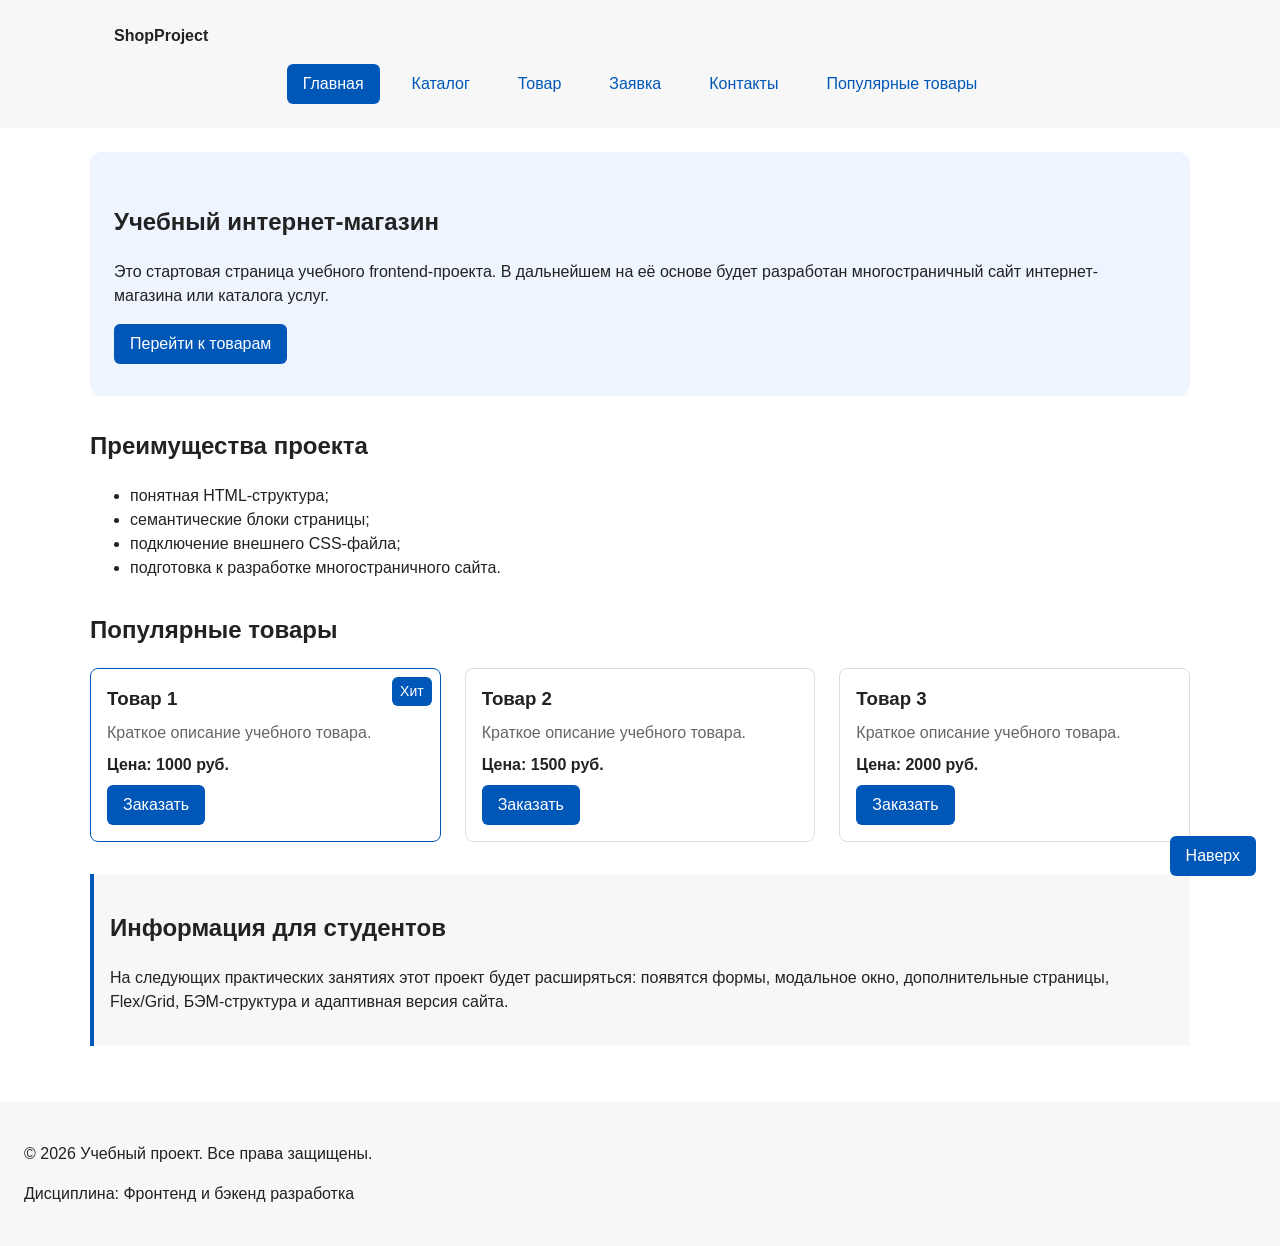
==== index.html @ e6e8aef4 "feat: transfer KR1 project base" ====
<!DOCTYPE html>
<html lang="ru">
<head>
  <meta charset="UTF-8">
  <meta name="viewport" content="width=device-width, initial-scale=1.0">
  <meta name="description" content="Главная страница учебного интернет-магазина.">
  <title>Учебный интернет-магазин</title>
  <link rel="stylesheet" href="css/style.css">
  <script src="js/main.js" defer></script>
</head>
<body>
  <header class="site-header">
    <div class="site-header__inner">
      <a class="site-header__logo" href="index.html">ShopProject</a>
      <nav class="site-nav" aria-label="Основная навигация">
        <ul class="site-nav__list">
          <li class="site-nav__item">
            <a class="site-nav__link site-nav__link--active" href="index.html">
              Главная
            </a>
          </li>
          <li class="site-nav__item">
            <a class="site-nav__link" href="catalog.html">Каталог</a>
          </li>
          <li class="site-nav__item">
            <a class="site-nav__link" href="product.html">Товар</a>
          </li>
          <li class="site-nav__item">
            <a class="site-nav__link" href="order.html">Заявка</a>
          </li>
          <li class="site-nav__item">
            <a class="site-nav__link" href="contacts.html">Контакты</a>
          </li>
          <li class="site-nav__item">
            <a class="site-nav__link" href="index.html#popular">
              Популярные товары
            </a>
          </li>
        </ul>
      </nav>
    </div>
  </header>

  <main>
    <section class="hero">
      <h1>Учебный интернет-магазин</h1>
      <p>
        Это стартовая страница учебного frontend-проекта.
        В дальнейшем на её основе будет разработан многостраничный сайт
        интернет-магазина или каталога услуг.
      </p>
      <a class="button button--primary" href="#popular">Перейти к товарам</a>
    </section>

    <section class="section" id="advantages">
      <h2>Преимущества проекта</h2>
      <ul class="advantages-list">
        <li>понятная HTML-структура;</li>
        <li>семантические блоки страницы;</li>
        <li>подключение внешнего CSS-файла;</li>
        <li>подготовка к разработке многостраничного сайта.</li>
      </ul>
    </section>

    <section class="section" id="popular">
      <h2>Популярные товары</h2>
      <div class="products-grid">
        <article class="product-card product-card--featured">
          <span class="product-card__badge">Хит</span>
          <h3 class="product-card__title">Товар 1</h3>
          <p class="product-card__description">Краткое описание учебного товара.</p>
          <p class="product-card__price">Цена: 1000 руб.</p>
          <button
            class="button button--primary product-card__button"
            type="button"
            data-product="Товар 1"
          >
            Заказать
          </button>
        </article>
        <article class="product-card">
          <h3 class="product-card__title">Товар 2</h3>
          <p class="product-card__description">Краткое описание учебного товара.</p>
          <p class="product-card__price">Цена: 1500 руб.</p>
          <button
            class="button button--primary product-card__button"
            type="button"
            data-product="Товар 2"
          >
            Заказать
          </button>
        </article>
        <article class="product-card">
          <h3 class="product-card__title">Товар 3</h3>
          <p class="product-card__description">Краткое описание учебного товара.</p>
          <p class="product-card__price">Цена: 2000 руб.</p>
          <button
            class="button button--primary product-card__button"
            type="button"
            data-product="Товар 3"
          >
            Заказать
          </button>
        </article>
      </div>
    </section>

    <aside class="aside-info">
      <h2>Информация для студентов</h2>
      <p>
        На следующих практических занятиях этот проект будет расширяться:
        появятся формы, модальное окно, дополнительные страницы, Flex/Grid,
        БЭМ-структура и адаптивная версия сайта.
      </p>
    </aside>
  </main>

  <footer class="site-footer" id="contacts">
    <p>&copy; 2026 Учебный проект. Все права защищены.</p>
    <p>Дисциплина: Фронтенд и бэкенд разработка</p>
  </footer>

  <dialog class="order-dialog" id="order-dialog" aria-labelledby="order-dialog-title">
    <h2 class="order-dialog__title" id="order-dialog-title">Оформление заявки</h2>
    <form class="order-form" id="order-form" action="#" method="post" novalidate>
      <input id="selected-product" name="selected-product" type="hidden">

      <div class="order-form__field">
        <label class="order-form__label" for="order-name">Имя</label>
        <input
          class="order-form__input"
          id="order-name"
          name="name"
          type="text"
          placeholder="Введите ваше имя"
          minlength="2"
          autocomplete="given-name"
          required
        >
      </div>

      <div class="order-form__field">
        <label class="order-form__label" for="order-email">E-mail</label>
        <input
          class="order-form__input"
          id="order-email"
          name="email"
          type="email"
          placeholder="example@mail.ru"
          autocomplete="email"
          required
        >
      </div>

      <div class="order-form__field">
        <label class="order-form__label" for="order-phone">Телефон</label>
        <input
          class="order-form__input"
          id="order-phone"
          name="phone"
          type="tel"
          inputmode="tel"
          placeholder="+7 (900) 000-00-00"
          pattern="^\+7 \(\d{3}\) \d{3}-\d{2}-\d{2}$"
          required
        >
        <small>Формат: +7 (900) 000-00-00</small>
      </div>

      <div class="order-form__field">
        <label class="order-form__label" for="order-date">Дата связи</label>
        <input
          class="order-form__input"
          id="order-date"
          name="date"
          type="date"
        >
      </div>

      <div class="order-form__field">
        <label class="order-form__label" for="order-topic">Тема заявки</label>
        <select class="order-form__select" id="order-topic" name="topic" required>
          <option value="">Выберите тему</option>
          <option value="product">Заказ товара</option>
          <option value="consultation">Консультация</option>
          <option value="delivery">Доставка</option>
        </select>
      </div>

      <div class="order-form__field">
        <label class="order-form__label" for="order-comment">Комментарий</label>
        <textarea
          class="order-form__textarea"
          id="order-comment"
          name="comment"
          rows="4"
          placeholder="Укажите дополнительную информацию"
        ></textarea>
      </div>

      <div class="order-form__field">
        <label>
          <input
            class="order-form__input"
            id="order-agreement"
            name="agreement"
            type="checkbox"
            required
          >
          Я согласен на обработку данных
        </label>
      </div>

      <div class="order-form__actions">
        <button class="button button--secondary" type="button" id="close-order-dialog">
          Закрыть
        </button>
        <button class="button button--primary" type="submit">
          Отправить заявку
        </button>
      </div>
    </form>
  </dialog>

  <p class="success-message" id="success-message" hidden>
    Форма успешно отправлена!
  </p>

  <a class="scroll-top" href="#">Наверх</a>
</body>
</html>
---- css/style.css ----
html {
  scroll-behavior: smooth;
}


/* ===============================
   1. Переменные проекта
   =============================== */

:root {
  /* Основные цвета проекта */
  --color-bg: #ffffff;
  --color-text: #222222;
  --color-muted: #666666;
  --color-primary: #0057b8;
  --color-primary-dark: #003f86;
  --color-border: #dddddd;
  --color-surface: #f7f7f7;
  --color-surface-accent: #eef5ff;
  --color-danger: #b00020;
  --color-success: #168a2f;
  --color-success-bg: #eefaf0;
  --color-white: #ffffff;

  /* Отступы */
  --space-xs: 4px;
  --space-sm: 8px;
  --space-md: 16px;
  --space-lg: 24px;
  --space-xl: 32px;

  /* Скругления */
  --radius-sm: 6px;
  --radius-md: 8px;
  --radius-lg: 12px;

  /* Размеры */
  --container-width: 1100px;
}


/* ===============================
   2. Базовые стили
   =============================== */

* {
  box-sizing: border-box;
}

body {
  margin: 0;
  font-family: Arial, sans-serif;
  line-height: 1.5;
  color: var(--color-text);
  background-color: var(--color-bg);
}

main {
  padding: var(--space-lg);
}

.site-footer {
  padding: var(--space-lg);
  background-color: var(--color-surface);
}


/* ===============================
   3. Общие элементы интерфейса
   =============================== */

a {
  color: var(--color-primary);
}

a:hover {
  color: var(--color-primary-dark);
}

a:focus-visible {
  outline: 2px solid var(--color-primary);
  outline-offset: 3px;
}

:target {
  outline: 2px dashed var(--color-primary);
  outline-offset: 4px;
}


/* ===============================
   4. Шапка и навигация (этап 4)
   =============================== */

.site-header {
  background-color: var(--color-surface);
}

.site-header__inner {
  max-width: var(--container-width);
  margin: 0 auto;
  padding: var(--space-lg);
}

.site-header__logo {
  font-weight: 700;
  color: var(--color-text);
  text-decoration: none;
}

.site-nav__list {
  display: flex;
  flex-wrap: wrap;
  justify-content: center;
  align-items: center;
  gap: var(--space-md);
  padding: 0;
  margin: var(--space-md) 0 0;
  list-style: none;
}

.site-nav__link {
  display: inline-block;
  padding: var(--space-sm) var(--space-md);
  color: var(--color-primary);
  text-decoration: none;
  border-radius: var(--radius-sm);
}

.site-nav__link:hover {
  color: var(--color-white);
  background-color: var(--color-primary);
}

.site-nav__link:focus-visible {
  outline: 2px solid var(--color-primary);
  outline-offset: 3px;
}

.site-nav__link--active {
  color: var(--color-white);
  background-color: var(--color-primary);
}


/* ===============================
   5. Компоненты страницы
   =============================== */

.hero {
  max-width: var(--container-width);
  margin: 0 auto var(--space-xl);
  padding: var(--space-xl) var(--space-lg);
  background-color: var(--color-surface-accent);
  border-radius: var(--radius-lg);
}

.section {
  max-width: var(--container-width);
  margin: 0 auto var(--space-xl);
}

.section h2 {
  margin-top: 0;
}

.aside-info {
  max-width: var(--container-width);
  margin: 0 auto var(--space-xl);
  padding: var(--space-md);
  border-left: 4px solid var(--color-primary);
  background-color: var(--color-surface);
}


/* ===============================
   6. Карточка товара (этап 6)
   =============================== */

.product-card {
  position: relative;
  display: flex;
  flex-direction: column;
  gap: var(--space-sm);
  padding: var(--space-md);
  border: 1px solid var(--color-border);
  border-radius: var(--radius-md);
  background-color: var(--color-bg);
}

.product-card:hover {
  border-color: var(--color-primary);
}

.product-card--featured {
  border-color: var(--color-primary);
}

.product-card--discount {
  border-color: var(--color-danger);
}

.product-card__title {
  margin: 0;
  color: var(--color-text);
}

.product-card__description {
  margin: 0;
  color: var(--color-muted);
}

.product-card__price {
  margin: 0;
  font-weight: 700;
}

.product-card--discount .product-card__price {
  color: var(--color-danger);
}

.product-card__button {
  margin-top: auto;
  align-self: flex-start;
}

.product-card__badge {
  position: absolute;
  top: var(--space-sm);
  right: var(--space-sm);
  padding: 4px 8px;
  font-size: 14px;
  color: var(--color-white);
  background-color: var(--color-primary);
  border-radius: var(--radius-sm);
}

.product-card--discount .product-card__badge {
  background-color: var(--color-danger);
}


/* ===============================
   7. Сетка товаров (этап 7)
   =============================== */

.products-grid {
  display: grid;
  grid-template-columns: repeat(3, 1fr);
  gap: var(--space-lg);
}


/* ===============================
   8. Хлебные крошки (этап 8)
   =============================== */

.breadcrumbs {
  max-width: var(--container-width);
  margin: 0 auto var(--space-md);
  font-size: 14px;
  color: var(--color-muted);
}

.breadcrumbs__link {
  color: var(--color-primary);
}

.breadcrumbs__current::before {
  content: " / ";
  color: var(--color-muted);
}


/* ===============================
   9. Каталог
   =============================== */

.catalog-layout {
  max-width: var(--container-width);
  margin: 0 auto var(--space-xl);
  display: grid;
  grid-template-columns: 260px 1fr;
  grid-template-areas: "filters products";
  gap: var(--space-lg);
}

.catalog-filters {
  grid-area: filters;
  position: sticky;
  top: var(--space-md);
  align-self: start;
  padding: var(--space-md);
  border: 1px solid var(--color-border);
  border-radius: var(--radius-md);
  background-color: var(--color-surface);
}

.catalog-products {
  grid-area: products;
}

.filters-form {
  display: grid;
  gap: var(--space-md);
}

.filters-form fieldset {
  margin: 0;
  padding: var(--space-md);
  border: 1px solid var(--color-border);
  border-radius: var(--radius-sm);
}

.filters-form legend {
  font-weight: 700;
}

.filters-form label {
  display: block;
  margin-bottom: var(--space-sm);
}

.filters-form input[type="number"] {
  width: 100%;
  padding: 8px 10px;
  border: 1px solid var(--color-border);
  border-radius: var(--radius-sm);
  font: inherit;
}


/* ===============================
   9.1. Страница товара
   =============================== */

.product {
  max-width: var(--container-width);
  margin: 0 auto var(--space-xl);
  display: grid;
  grid-template-columns: 1fr 1fr;
  gap: var(--space-lg);
  align-items: start;
}

.product__image {
  display: block;
  width: 100%;
  height: auto;
  border-radius: var(--radius-md);
}

.product__title {
  margin-top: 0;
}

.product__description {
  color: var(--color-muted);
}

.product__price {
  font-size: 20px;
  font-weight: 700;
}

.product-table {
  width: 100%;
  border-collapse: collapse;
}

.product-table caption {
  margin-bottom: var(--space-sm);
  font-weight: 700;
  text-align: left;
}

.product-table th,
.product-table td {
  padding: var(--space-sm) var(--space-md);
  border: 1px solid var(--color-border);
  text-align: left;
}

.product-table th {
  background-color: var(--color-surface);
}


/* ===============================
   10. Форма заявки (этап 10)
   =============================== */

.order-form__field {
  margin-bottom: var(--space-md);
}

.order-form__label {
  display: block;
  margin-bottom: var(--space-xs);
}

.order-form__input,
.order-form__select,
.order-form__textarea {
  width: 100%;
  padding: 10px 12px;
  border: 1px solid var(--color-border);
  border-radius: var(--radius-sm);
  font: inherit;
}

.order-form__input:hover,
.order-form__select:hover,
.order-form__textarea:hover {
  border-color: var(--color-primary);
}

.order-form__input:focus-visible,
.order-form__select:focus-visible,
.order-form__textarea:focus-visible {
  outline: 2px solid var(--color-primary);
  outline-offset: 3px;
}

.order-form__actions {
  display: flex;
  gap: var(--space-md);
  margin-top: var(--space-lg);
}

.order-form__input[type="checkbox"] {
  width: auto;
}

.order-form__field small {
  display: block;
  margin-top: var(--space-xs);
  color: var(--color-muted);
}

[aria-invalid="true"] {
  border-color: var(--color-danger);
}


/* ===============================
   11. Модальное окно (этап 11)
   =============================== */

.order-dialog {
  width: min(100% - 32px, 560px);
  padding: var(--space-lg);
  border: none;
  border-radius: var(--radius-lg);
}

.order-dialog::backdrop {
  background-color: rgba(0, 0, 0, 0.5);
}

.order-dialog__title {
  margin-top: 0;
}


/* ===============================
   12. Кнопки (этап 12)
   =============================== */

.button {
  display: inline-block;
  padding: var(--space-sm) var(--space-md);
  border: none;
  border-radius: var(--radius-sm);
  font: inherit;
  text-decoration: none;
  cursor: pointer;
}

.button--primary {
  color: var(--color-white);
  background-color: var(--color-primary);
}

.button--primary:hover {
  background-color: var(--color-primary-dark);
}

.button--secondary {
  color: var(--color-primary);
  background-color: transparent;
  border: 1px solid var(--color-primary);
}

.button--secondary:hover {
  color: var(--color-white);
  background-color: var(--color-primary);
}

.button:focus-visible {
  outline: 2px solid var(--color-primary);
  outline-offset: 3px;
}

.button:disabled,
.button--disabled {
  opacity: 0.6;
  cursor: not-allowed;
}


/* ===============================
   13. Сообщение об отправке
   =============================== */

.success-message {
  max-width: var(--container-width);
  margin: var(--space-lg) auto;
  padding: var(--space-md);
  border-left: 4px solid var(--color-success);
  background-color: var(--color-success-bg);
}


/* ===============================
   14. Кнопка «Наверх»
   =============================== */

.scroll-top {
  position: fixed;
  right: var(--space-lg);
  bottom: var(--space-lg);
  z-index: 10;
  padding: var(--space-sm) var(--space-md);
  color: var(--color-white);
  background-color: var(--color-primary);
  border-radius: var(--radius-sm);
  text-decoration: none;
}

.scroll-top:hover {
  color: var(--color-white);
  background-color: var(--color-primary-dark);
}

.scroll-top:focus-visible {
  outline: 2px solid var(--color-primary);
  outline-offset: 3px;
}
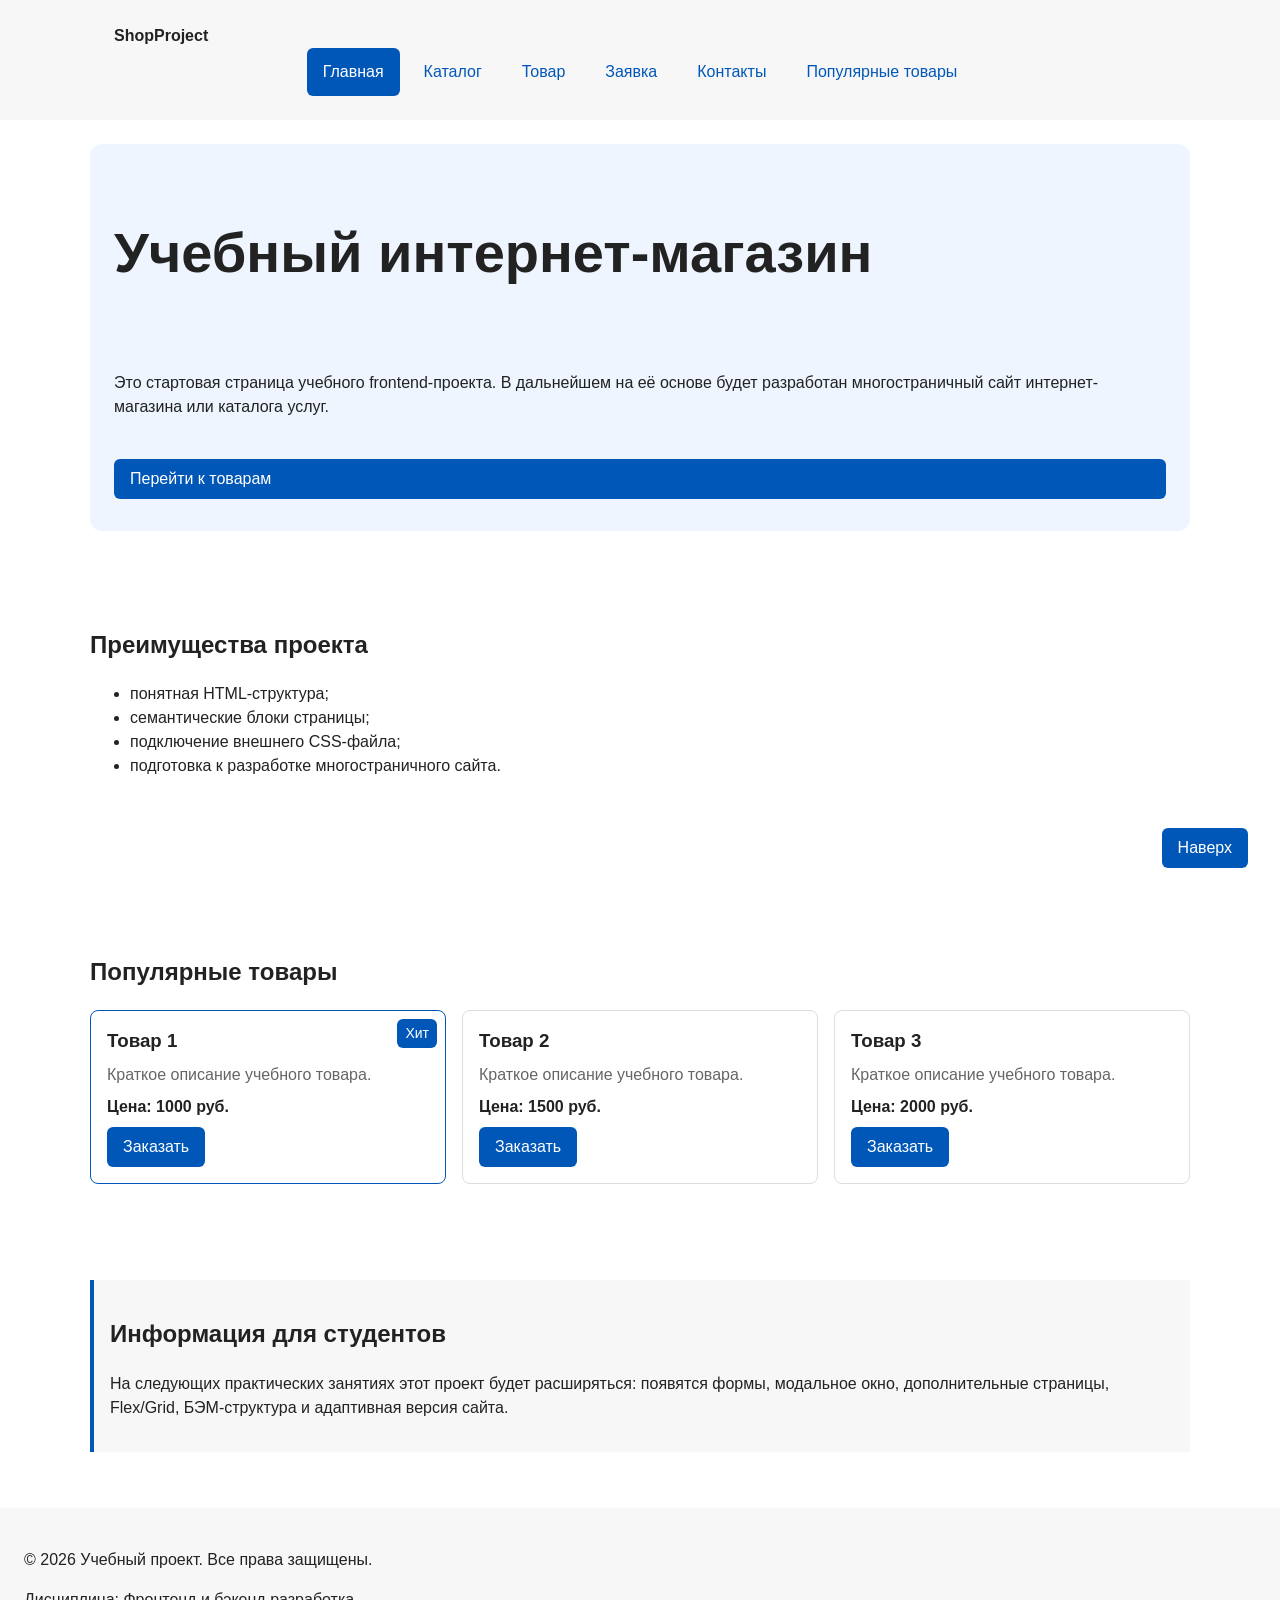
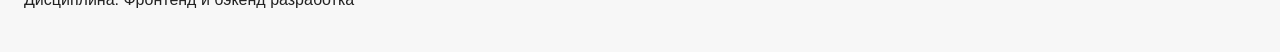
==== commit 2ce545fa: "feat: add responsive layout styles" ====
--- a/index.html
+++ b/index.html
@@ -6,6 +6,7 @@
   <meta name="description" content="Главная страница учебного интернет-магазина.">
   <title>Учебный интернет-магазин</title>
   <link rel="stylesheet" href="css/style.css">
+  <link rel="stylesheet" href="css/responsive.css">
   <script src="js/main.js" defer></script>
 </head>
 <body>
@@ -187,7 +188,7 @@
         </select>
       </div>
 
-      <div class="order-form__field">
+      <div class="order-form__field order-form__field--wide">
         <label class="order-form__label" for="order-comment">Комментарий</label>
         <textarea
           class="order-form__textarea"
@@ -198,7 +199,7 @@
         ></textarea>
       </div>
 
-      <div class="order-form__field">
+      <div class="order-form__field order-form__field--wide">
         <label>
           <input
             class="order-form__input"
--- a/css/responsive.css
+++ b/css/responsive.css
@@ -0,0 +1,293 @@
+/*
+  Адаптивные стили для контрольной работы №3.
+  Подход: Mobile First.
+  Базовые стили рассчитаны на мобильный экран.
+  Расширения добавляются через min-width медиазапросы.
+*/
+
+*,
+*::before,
+*::after {
+  box-sizing: border-box;
+}
+
+html {
+  scroll-behavior: smooth;
+}
+
+img,
+video {
+  max-width: 100%;
+  height: auto;
+}
+
+body {
+  overflow-x: hidden;
+}
+
+
+/* ===============================
+   Контейнеры и секции
+   =============================== */
+
+.section {
+  width: min(100% - 32px, 1200px);
+  margin-inline: auto;
+  padding-block: clamp(24px, 5vw, 64px);
+}
+
+
+/* ===============================
+   Навигация
+   =============================== */
+
+.site-nav__list {
+  display: flex;
+  flex-direction: column;
+  gap: var(--space-sm, 8px);
+  padding: 0;
+  margin: 0;
+  list-style: none;
+}
+
+.site-nav__link {
+  display: block;
+  padding: 12px 16px;
+}
+
+@media (min-width: 768px) {
+  .site-nav__list {
+    flex-direction: row;
+    flex-wrap: wrap;
+    align-items: center;
+  }
+}
+
+
+/* ===============================
+   Sticky-шапка
+   =============================== */
+
+.site-header {
+  position: static;
+}
+
+@media (min-width: 768px) {
+  .site-header {
+    position: sticky;
+    top: 0;
+    z-index: 100;
+  }
+}
+
+
+/* ===============================
+   Hero-блок
+   =============================== */
+
+.hero {
+  display: grid;
+  gap: var(--space-lg, 24px);
+  align-items: center;
+}
+
+.hero h1 {
+  font-size: clamp(28px, 7vw, 56px);
+  line-height: 1.1;
+}
+
+
+/* ===============================
+   Сетка карточек
+   =============================== */
+
+.products-grid {
+  display: grid;
+  grid-template-columns: 1fr;
+  gap: var(--space-md, 16px);
+}
+
+.product-card {
+  min-width: 0;
+}
+
+.product-card__title,
+.product-card__description {
+  overflow-wrap: anywhere;
+}
+
+@media (min-width: 640px) {
+  .products-grid {
+    grid-template-columns: repeat(2, minmax(0, 1fr));
+  }
+}
+
+@media (min-width: 1024px) {
+  .products-grid {
+    grid-template-columns: repeat(3, minmax(0, 1fr));
+  }
+}
+
+
+/* ===============================
+   Страница каталога
+   =============================== */
+
+.catalog-layout {
+  display: grid;
+  grid-template-columns: 1fr;
+  grid-template-areas:
+    "filters"
+    "products";
+  gap: var(--space-lg, 24px);
+}
+
+.catalog-filters {
+  position: static;
+  order: -1;
+}
+
+@media (min-width: 1024px) {
+  .catalog-layout {
+    grid-template-columns: 280px minmax(0, 1fr);
+    grid-template-areas: "filters products";
+    align-items: start;
+  }
+
+  .catalog-filters {
+    position: sticky;
+    top: 88px;
+    order: initial;
+  }
+}
+
+
+/* ===============================
+   Страница товара и изображения
+   =============================== */
+
+.product {
+  grid-template-columns: 1fr;
+}
+
+@media (min-width: 768px) {
+  .product {
+    grid-template-columns: repeat(2, minmax(0, 1fr));
+  }
+}
+
+.product__image {
+  display: block;
+  width: 100%;
+  aspect-ratio: 3 / 2;
+  object-fit: cover;
+  border-radius: var(--radius-md, 8px);
+}
+
+
+/* ===============================
+   Форма заявки
+   =============================== */
+
+.order-form {
+  display: grid;
+  gap: var(--space-md, 16px);
+}
+
+.order-form__field {
+  display: grid;
+  gap: var(--space-xs, 8px);
+  margin-bottom: 0;
+}
+
+.order-form__input,
+.order-form__textarea,
+.order-form__select {
+  width: 100%;
+  min-height: 44px;
+  padding: 10px 12px;
+  font: inherit;
+}
+
+.order-form__input[type="checkbox"] {
+  width: auto;
+  min-height: auto;
+}
+
+.order-form__textarea {
+  min-height: 120px;
+  resize: vertical;
+}
+
+.order-form__actions {
+  flex-wrap: wrap;
+}
+
+@media (min-width: 768px) {
+  .order-form {
+    grid-template-columns: repeat(2, minmax(0, 1fr));
+  }
+
+  .order-form__field--wide,
+  .order-form__actions {
+    grid-column: 1 / -1;
+  }
+}
+
+
+/* ===============================
+   Таблица характеристик
+   =============================== */
+
+.table-wrapper {
+  width: 100%;
+  overflow-x: auto;
+  -webkit-overflow-scrolling: touch;
+}
+
+.product-table {
+  width: 100%;
+  min-width: 640px;
+  border-collapse: collapse;
+}
+
+.product-table th,
+.product-table td {
+  padding: 12px;
+  border: 1px solid var(--color-border, #ddd);
+  text-align: left;
+}
+
+
+/* ===============================
+   Модальное окно
+   =============================== */
+
+.order-dialog {
+  width: min(100% - 32px, 560px);
+  max-height: calc(100vh - 32px);
+  overflow: auto;
+}
+
+.order-dialog::backdrop {
+  background: rgb(0 0 0 / 0.5);
+}
+
+
+/* ===============================
+   Кнопка «Наверх»
+   =============================== */
+
+.scroll-top {
+  position: fixed;
+  right: 16px;
+  bottom: 16px;
+  z-index: 90;
+}
+
+@media (min-width: 768px) {
+  .scroll-top {
+    right: 32px;
+    bottom: 32px;
+  }
+}
